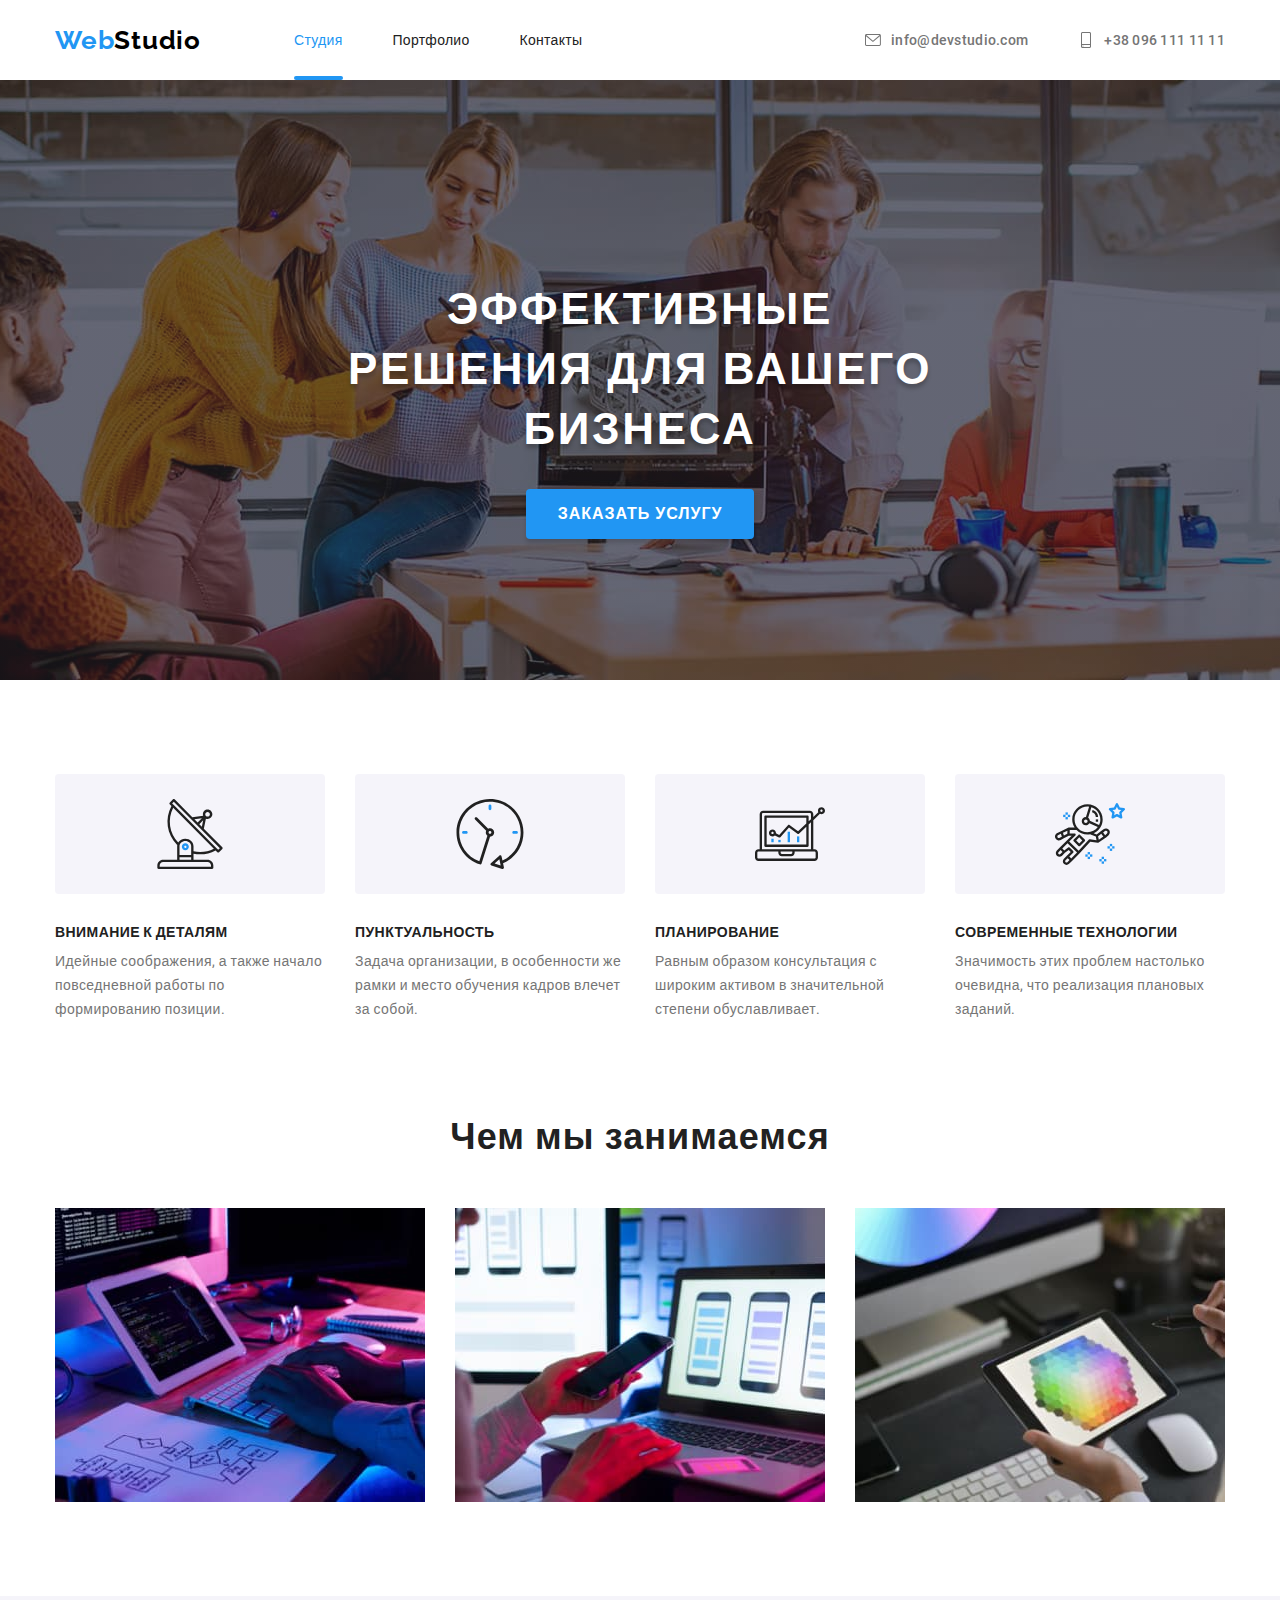
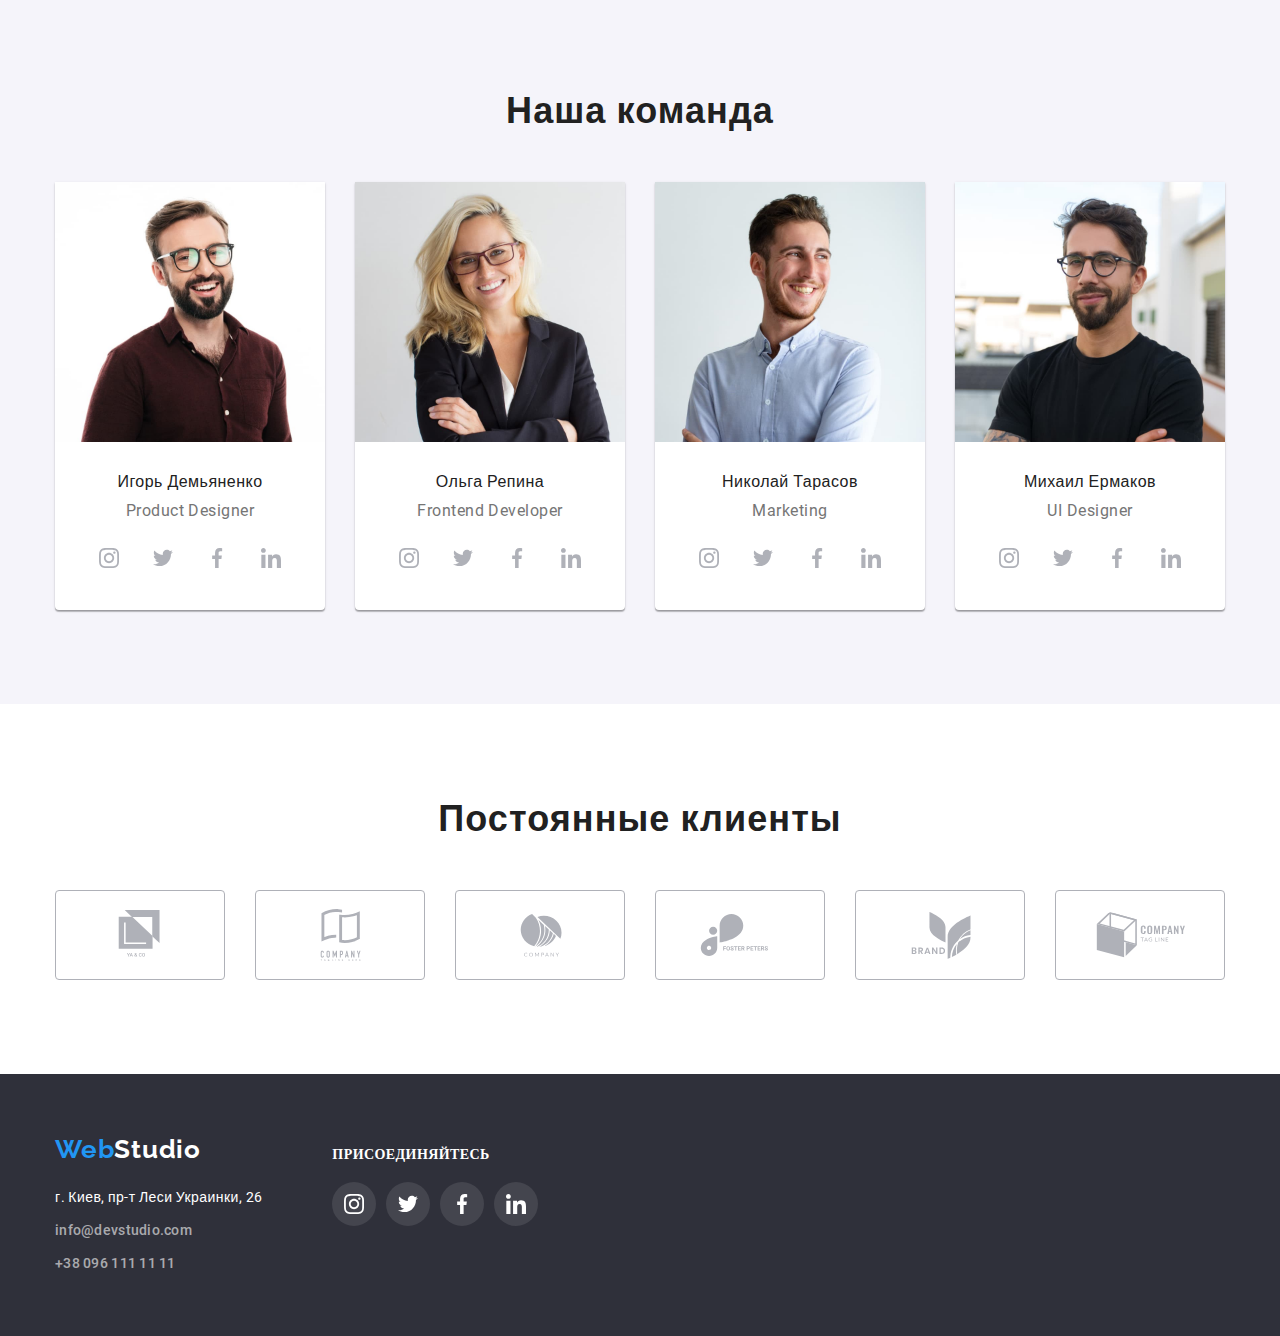
==== index.html @ 5d1e4ab5 "Подчеркивание в меню" ====
<!DOCTYPE html>
<html lang="ru">
<head>
    <meta charset="UTF-8">
    <meta name="viewport" content="width=device-width, initial-scale=1.0">
    <title>Web Studio (Version 2.0)</title>
    <link href="https://fonts.googleapis.com/css2?family=Raleway:wght@700&family=Roboto:wght@400;500;700;900&display=swap" 
        rel="stylesheet">
    <link rel="stylesheet" 
        href="https://cdnjs.cloudflare.com/ajax/libs/modern-normalize/1.0.0/modern-normalize.min.css">
    <link rel="stylesheet" 
        href="./css/style.css">
</head>
<body>
    <!--header--> 
    <header>
        <nav class="container main-nav">
            <a href="./index.html" class="logo link">Web<span class="logo-black">Studio</span></a>

            <ul class="site-nav list">
                <li class="item">
                    <a href="./index.html" class="link curent">Студия</a>
                </li>
                <li class="item">
                    <a href="./portfolio.html" class="link">Портфолио</a>
                </li>
                <li class="item">
                    <a href="#footer" class="link">Контакты</a>
                </li>
            </ul>

            <address>
                <ul class="auth-nav list">
                    <li class="item">
                        <a href="mailto:info@devstudio.com" class="link contacts">
                            <svg class="header-icons-svg">
                                <use href="./images/icons/sprite.svg#envelope"></use>
                            </svg>info@devstudio.com
                        </a>
                    </li>
                    <li class="item">
                        <a href="tel:+380961111111" class="link contacts">
                            <svg class="header-icons-svg">
                                <use href="./images/icons/sprite.svg#smartphone"></use>
                            </svg>+38 096 111 11 11
                        </a>
                    </li>
                </ul>
            </address>
        </nav>
    </header>

    <!--hero-->
    <div class="bg-section">
        <section class="hero">
            <h1 class="hero-title">Эффективные решения для вашего бизнеса</h1>
            <button type="button" title="Заказать услугу" class="btn">Заказать услугу</button>
        </section>
    </div>

    <!--skills-->
    <section class="container section">
        <h2 class="visually-hidden">Навыки команды</h2>

        <ul class="list feature-list">
            <li class="item icon-group">
                <h3 class="title skills">Внимание к деталям</h3>
                <p class="list-title">Идейные соображения, а также начало повседневной работы по формированию позиции.</p>
            </li>
            <li class="item icon-clock">
                <h3 class="title skills">Пунктуальность</h3>
                <p class="list-title">Задача организации, в особенности же рамки и место обучения кадров влечет за собой.</p>
            </li>
            <li class="item icon-diagram">
                <h3 class="title skills">Планирование</h3>
                <p class="list-title">Равным образом консультация с широким активом в значительной степени обуславливает.</p>
            </li>
            <li class="item icon-astronaut">
                <h3 class="title skills">Современные технологии</h3>
                <p class="list-title">Значимость этих проблем настолько очевидна, что реализация плановых заданий.</p>
            </li>
        </ul>
    </section>

    <!--work-->
    <section class="container work-padding">
        <h2 class="section-title centered">Чем мы занимаемся</h2>

        <ul class="list feature-list">
            <li class="flex-work"><img src="./images/photo1.jpg" alt="Пример работы" width="370"></li>
            <li class="flex-work"><img src="./images/photo2.jpg" alt="Пример работы" width="370"></li>
            <li class="flex-work"><img src="./images/photo3.jpg" alt="Пример работы" width="370"></li>
        </ul>
    </section>

    <!--team-->
    <div class="bg-team">
    <section class="container section">
        <h2 class="section-title centered">Наша команда</h2>

        <ul class="list feature-list">
            <li class="flex-team">
                <img class="img-team" src="./images/photo4.jpg" alt="Игорь Демьяненко" width="270">
                <h3 class="team">Игорь Демьяненко</h3>
                <p class="skills-team">Product Designer</p>
                <ul class="list social-icons">
                    <li class="social-icons-item"><a class="social-icons-link" href="https://www.instagram.com" target="_blank" rel="noopener noreferer" aria-label="Instagram">
                    <svg class="social-icons-svg">
                        <use href="./images/icons/sprite.svg#instagram"></use>
                    </svg>
                    </a></li>
                    <li class="social-icons-item"><a class="social-icons-link" href="https://twitter.com" target="_blank" rel="noopener noreferer" aria-label="Twitter">
                    <svg class="social-icons-svg">
                        <use href="./images/icons/sprite.svg#twitter"></use>
                    </svg>   
                    </a></li>
                    <li class="social-icons-item"><a class="social-icons-link" href="https://www.facebook.com" target="_blank" rel="noopener noreferer" aria-label="Facebook">
                    <svg class="social-icons-svg">
                        <use href="./images/icons/sprite.svg#facebook"></use>
                    </svg>  
                    </a></li>
                    <li class="social-icons-item"><a class="social-icons-link" href="https://www.linkedin.com" target="_blank" rel="noopener noreferer" aria-label="Linkedin">
                    <svg class="social-icons-svg">
                        <use href="./images/icons/sprite.svg#linkedin"></use>
                    </svg>    
                    </a></li>
                </ul>
            </li>
            <li class="flex-team">
                <img class="img-team" src="./images/photo5.jpg" alt="Ольга Репина" width="270">
                <h3 class="team">Ольга Репина</h3>
                <p class="skills-team">Frontend Developer</p>
                <ul class="list social-icons">
                    <li class="social-icons-item"><a class="social-icons-link" href="https://www.instagram.com" target="_blank" rel="noopener noreferer" aria-label="Instagram">
                    <svg class="social-icons-svg">
                        <use href="./images/icons/sprite.svg#instagram"></use>
                    </svg>
                    </a></li>
                    <li class="social-icons-item"><a class="social-icons-link" href="https://twitter.com" target="_blank" rel="noopener noreferer" aria-label="Twitter">
                    <svg class="social-icons-svg">
                        <use href="./images/icons/sprite.svg#twitter"></use>
                    </svg>   
                    </a></li>
                    <li class="social-icons-item"><a class="social-icons-link" href="https://www.facebook.com" target="_blank" rel="noopener noreferer" aria-label="Facebook">
                    <svg class="social-icons-svg">
                        <use href="./images/icons/sprite.svg#facebook"></use>
                    </svg>  
                    </a></li>
                    <li class="social-icons-item"><a class="social-icons-link" href="https://www.linkedin.com" target="_blank" rel="noopener noreferer" aria-label="Linkedin">
                    <svg class="social-icons-svg">
                        <use href="./images/icons/sprite.svg#linkedin"></use>
                    </svg>    
                    </a></li>
                </ul>
            </li>
            <li class="flex-team">
                <img class="img-team" src="./images/photo6.jpg" alt="Николай Тарасов" width="270">
                <h3 class="team">Николай Тарасов</h3>
                <p class="skills-team">Marketing</p>
                <ul class="list social-icons">
                    <li class="social-icons-item"><a class="social-icons-link" href="https://www.instagram.com" target="_blank" rel="noopener noreferer" aria-label="Instagram">
                    <svg class="social-icons-svg">
                        <use href="./images/icons/sprite.svg#instagram"></use>
                    </svg>
                    </a></li>
                    <li class="social-icons-item"><a class="social-icons-link" href="https://twitter.com" target="_blank" rel="noopener noreferer" aria-label="Twitter">
                    <svg class="social-icons-svg">
                        <use href="./images/icons/sprite.svg#twitter"></use>
                    </svg>   
                    </a></li>
                    <li class="social-icons-item"><a class="social-icons-link" href="https://www.facebook.com" target="_blank" rel="noopener noreferer" aria-label="Facebook">
                    <svg class="social-icons-svg">
                        <use href="./images/icons/sprite.svg#facebook"></use>
                    </svg>  
                    </a></li>
                    <li class="social-icons-item"><a class="social-icons-link" href="https://www.linkedin.com" target="_blank" rel="noopener noreferer" aria-label="Linkedin">
                    <svg class="social-icons-svg">
                        <use href="./images/icons/sprite.svg#linkedin"></use>
                    </svg>    
                    </a></li>
                </ul>
            </li>
            <li class="flex-team">
                <img class="img-team" src="./images/photo7.jpg" alt="Михаил Ермаков" width="270">
                <h3 class="team">Михаил Ермаков</h3>
                <p class="skills-team">UI Designer</p>
                <ul class="list social-icons">
                    <li class="social-icons-item"><a class="social-icons-link" href="https://www.instagram.com" target="_blank" rel="noopener noreferer" aria-label="Instagram">
                    <svg class="social-icons-svg">
                        <use href="./images/icons/sprite.svg#instagram"></use>
                    </svg>
                    </a></li>
                    <li class="social-icons-item"><a class="social-icons-link" href="https://twitter.com" target="_blank" rel="noopener noreferer" aria-label="Twitter">
                    <svg class="social-icons-svg">
                        <use href="./images/icons/sprite.svg#twitter"></use>
                    </svg>   
                    </a></li>
                    <li class="social-icons-item"><a class="social-icons-link" href="https://www.facebook.com" target="_blank" rel="noopener noreferer" aria-label="Facebook">
                    <svg class="social-icons-svg">
                        <use href="./images/icons/sprite.svg#facebook"></use>
                    </svg>  
                    </a></li>
                    <li class="social-icons-item"><a class="social-icons-link" href="https://www.linkedin.com" target="_blank" rel="noopener noreferer" aria-label="Linkedin">
                    <svg class="social-icons-svg">
                        <use href="./images/icons/sprite.svg#linkedin"></use>
                    </svg>    
                    </a></li>
                </ul>
            </li>
        </ul>
    </section>
    </div>

    <!--clients-->
    <section class="container clients">
        <h2 class="section-title centered">Постоянные клиенты</h2>

        <ul class="list client-icons">
            <li class="client-icons-item">
                <a class="client-icons-link" href="" target="_blank" rel="noopener noreferer" aria-label="Client-1">
                    <svg class="client-icons-svg">
                        <use href="./images/icons/sprite.svg#Client-1"></use>
                    </svg>
                </a>
            </li>
            <li class="client-icons-item">
                <a class="client-icons-link" href="" target="_blank" rel="noopener noreferer" aria-label="Client-2">
                    <svg class="client-icons-svg">
                        <use href="./images/icons/sprite.svg#Client-2"></use>
                    </svg>
                </a>
            </li>
            <li class="client-icons-item">
                <a class="client-icons-link" href="" target="_blank" rel="noopener noreferer" aria-label="Client-3">
                    <svg class="client-icons-svg">
                        <use href="./images/icons/sprite.svg#Client-3"></use>
                    </svg>
                </a>
            </li>
            <li class="client-icons-item">
                <a class="client-icons-link" href="" target="_blank" rel="noopener noreferer" aria-label="Client-4">
                    <svg class="client-icons-svg">
                        <use href="./images/icons/sprite.svg#Client-4"></use>
                    </svg>
                </a>
            </li>
            <li class="client-icons-item">
                <a class="client-icons-link" href="" target="_blank" rel="noopener noreferer" aria-label="Client-5">
                    <svg class="client-icons-svg">
                        <use href="./images/icons/sprite.svg#Client-5"></use>
                    </svg>
                </a>
            </li>
            <li class="client-icons-item">
                <a class="client-icons-link" href="" target="_blank" rel="noopener noreferer" aria-label="Client-6">
                    <svg class="client-icons-svg">
                        <use href="./images/icons/sprite.svg#Client-6"></use>
                    </svg>
                </a>
            </li>
        </ul>

    </section>

    <!--footer-->
    <div class="bg-section">
        <footer id="footer" class="container footer-title">
            <div class="footer-div">
                <a href="./index.html" class="logo link">Web<span class="logo-white">Studio</span></a>
                <address>
                    <ul class="list footer-margin">
                        <li class="item">
                            <p class="footer-adr">г. Киев, пр-т Леси Украинки, 26</p>
                        </li>
                        <li class="item">
                            <a href="mailto:info@devstudio.com" class="link footer-cont">info@devstudio.com</a>
                        </li>
                        <li class="item">
                            <a href="tel:+380961111111" class="link footer-cont">+38 096 111 11 11</a>
                        </li>
                    </ul>
                </address>
            </div>
            <div class="footer-div">
                <p class="social-title">Присоединяйтесь</p>
                <ul class="list footer-icons">
                    <li class="footer-icons-item"><a class="footer-icons-link" href="https://www.instagram.com" target="_blank" rel="noopener noreferer" aria-label="Instagram">
                        <svg class="footer-icons-svg">
                            <use href="./images/icons/sprite.svg#instagram"></use>
                        </svg>
                    </a></li>
                    <li class="footer-icons-item"><a class="footer-icons-link" href="https://twitter.com" target="_blank" rel="noopener noreferer" aria-label="Twitter">
                        <svg class="footer-icons-svg">
                            <use href="./images/icons/sprite.svg#twitter"></use>
                        </svg> 
                    </a></li>
                    <li class="footer-icons-item"><a class="footer-icons-link" href="https://www.facebook.com" target="_blank" rel="noopener noreferer" aria-label="Facebook">
                        <svg class="footer-icons-svg">
                            <use href="./images/icons/sprite.svg#facebook"></use>
                        </svg>  
                    </a></li>
                    <li class="footer-icons-item"><a class="footer-icons-link" href="https://www.linkedin.com" target="_blank" rel="noopener noreferer" aria-label="Linkedin">
                        <svg class="footer-icons-svg">
                            <use href="./images/icons/sprite.svg#linkedin"></use>
                        </svg> 
                    </a></li>
                </ul>
            </div>
        </footer>
    </div>
</body>
</html>
---- css/style.css ----
@font-face {
    font-family: 'Raleway';
    font-style: normal;
    font-weight: 700;
    src: url('../fonts/raleway-v18-latin-700.eot');
    src: local(''),
         url('../fonts/raleway-v18-latin-700.eot?#iefix') format('embedded-opentype'),
         url('../fonts/raleway-v18-latin-700.woff2') format('woff2'),
         url('../fonts/raleway-v18-latin-700.woff') format('woff'),
         url('../fonts/raleway-v18-latin-700.ttf') format('truetype'),
         url('../fonts/raleway-v18-latin-700.svg#Raleway') format('svg');
}
@font-face {
    font-family: 'Roboto';
    font-style: normal;
    font-weight: 400;
    src: url('../fonts/roboto-v20-latin-regular.eot');
    src: local('Roboto'), local('Roboto-Regular'),
         url('../fonts/roboto-v20-latin-regular.eot?#iefix') format('embedded-opentype'),
         url('../fonts/roboto-v20-latin-regular.woff2') format('woff2'),
         url('../fonts/roboto-v20-latin-regular.woff') format('woff'),
         url('../fonts/roboto-v20-latin-regular.ttf') format('truetype'),
         url('../fonts/roboto-v20-latin-regular.svg#Roboto') format('svg');
}
@font-face {
    font-family: 'Roboto';
    font-style: normal;
    font-weight: 500;
    src: url('../fonts/roboto-v20-latin-500.eot');
    src: local('Roboto Medium'), local('Roboto-Medium'),
         url('../fonts/roboto-v20-latin-500.eot?#iefix') format('embedded-opentype'),
         url('../fonts/roboto-v20-latin-500.woff2') format('woff2'),
         url('../fonts/roboto-v20-latin-500.woff') format('woff'),
         url('../fonts/roboto-v20-latin-500.ttf') format('truetype'),
         url('../fonts/roboto-v20-latin-500.svg#Roboto') format('svg');
}
@font-face {
    font-family: 'Roboto';
    font-style: normal;
    font-weight: 700;
    src: url('../fonts/roboto-v20-latin-700.eot');
    src: local('Roboto Bold'), local('Roboto-Bold'),
         url('../fonts/roboto-v20-latin-700.eot?#iefix') format('embedded-opentype'),
         url('../fonts/roboto-v20-latin-700.woff2') format('woff2'),
         url('../fonts/roboto-v20-latin-700.woff') format('woff'),
         url('../fonts/roboto-v20-latin-700.ttf') format('truetype'),
         url('../fonts/roboto-v20-latin-700.svg#Roboto') format('svg');
}
@font-face {
    font-family: 'Roboto';
    font-style: normal;
    font-weight: 900;
    src: url('../fonts/roboto-v20-latin-900.eot');
    src: local('Roboto Black'), local('Roboto-Black'),
         url('../fonts/roboto-v20-latin-900.eot?#iefix') format('embedded-opentype'),
         url('../fonts/roboto-v20-latin-900.woff2') format('woff2'),
         url('../fonts/roboto-v20-latin-900.woff') format('woff'),
         url('../fonts/roboto-v20-latin-900.ttf') format('truetype'),
         url('../fonts/roboto-v20-latin-900.svg#Roboto') format('svg');
}

:root {
    --main-text-cl: #757575;
    --accent-cl: #2196f3;
    --title-cl: #212121;
    --white-cl: #ffffff;
    --black-cl: #000000;
    --darkblue-bg: #2f303a;
    --grey-bg: #f5f4fa;
    --icon-cl: #afb1b8;
}

html {
    box-sizing: border-box;
}

*,
*::before,
*::after {
    box-sizing: inherit;
}

body {
    font-family: "Roboto", sans-serif;
    font-weight: 400;
    font-size: 14px;
    line-height: 1.71;
    letter-spacing: 0.03em;
    color: var(--main-text-cl);
    margin: 0px;
}

button:hover,
button:focus {
    background-color: var(--accent-cl);
    color: var(--white-cl);
}

.container {
    width: 1200px;
    margin-left: auto;
    margin-right: auto;
    padding-left: 15px;
    padding-right: 15px;
}

.list {
    list-style: none;
    padding: 0px;
    margin: 0px;
}

.feature-list {
    display: flex;
    flex-wrap: wrap;
}

img {
    display: block;
    width: 100%;
    height: auto;
}





/*header*/
.main-nav {
    display: flex;
    align-items: center;
}

.link {
    color: inherit;
    text-decoration: none;
    font-weight: 500;
    font-size: 14px;
    line-height: 1.143;
    letter-spacing: 0.02em;
    color: var(--title-cl);
}
.link:hover,
.link:focus {
    color: var(--accent-cl);
}
.link:hover .header-icons-svg,
.link:focus .header-icons-svg {
    fill: var(--accent-cl);
}

.curent {
    color: var(--accent-cl);
    position: relative;
}

.curent::after {
    content: "";
    display: block;
    width: 48px;
    height: 4px;
    background-color: var(--accent-cl);
    border-radius: 2px;
    position: absolute;
    margin: 0;
    bottom: 0;
    left: 0;
    width: 100%;
}

.header {
    border-bottom: 1px solid var(--grey-bg)
}

.site-nav {
    display: flex;
    margin-left: 93px;
}

.site-nav .link {
    display: block;
    padding-top: 32px;
    padding-bottom: 32px;
}

.site-nav .item:not(:last-child) {
    margin-right: 50px;
}

.auth-nav {
    display: flex;
}

.auth-nav .item:not(:last-child) {
    margin-right: 50px;
}

.item .header-icons:nth-child(1) {
    width: 16px;
    height: 12px;
}

.header-icons {
    margin-right: 10px;
}

.header-icons-svg {
    width: 16px;
    height: 16px;
    fill: var(--main-text-cl);
    margin-right: 10px;
}





/*logo*/
.logo {
    font-family: "Raleway", sans-serif;
    font-weight: 700;
    font-size: 26px;
    line-height: 31px;
    letter-spacing: 0.03em;
    color: var(--accent-cl)
}
.logo-black {
    color: var(--black-cl);
}
.logo-white {
    color: var(--white-cl);
}
.bg-section {
    background-color: var(--darkblue-bg);
}
.bg-team {
    background-color: var(--grey-bg);
}

address {
    font-style: normal;
    margin-left: auto;
}

.contacts {
    font-weight: 500;
    font-size: 14px;
    line-height: 1.143;
    letter-spacing: 0.02em;
    color: var(--main-text-cl);
    display: flex;
    align-items: center;
}





/*hero*/
.hero-title {
    font-family: "Roboto", sans-serif;
    font-weight: 900;
    font-size: 44px;
    line-height: 1.36;
    letter-spacing: 0.06em;
    text-transform: uppercase;
    color: var(--white-cl);
    max-width: 630px;
    margin-top: 0px;
    margin-right: auto;
    margin-left: auto;
    margin-bottom: 30px;
    text-shadow: 0px 4px 4px rgba(0, 0, 0, 0.25);
}

.btn {
    font-family: inherit;
    font-weight: 700;
    font-size: 16px;
    line-height: 1.875;
    text-transform: uppercase;
    letter-spacing: 0.06em;
    color: var(--white-cl);
    background-color: var(--accent-cl);
    box-shadow: 0px 4px 4px rgba(0, 0, 0, 0.15);
    min-width: 200px;
    border-radius: 4px;
    padding: 10px 32px;
    display: inline-block;
    border: 0px solid var(--accent-cl);
    text-align: center;
    font-style: normal;
    cursor: pointer;
}

.hero {
    text-align: center;
    padding-top: 200px;
    padding-bottom: 200px;
    max-width: 1600px;
    height: 600px;
    margin-left: auto;
    margin-right: auto;
    background-image: linear-gradient(
        to right, rgba(47, 48, 58, 0.4), rgba(47, 48, 58, 0.4)), 
        url('../images/Img.jpg');
    background-repeat: no-repeat;
    background-position: center;
    background-size: cover;
}





/*skills*/
.visually-hidden {
   position: absolute !important;
   clip: rect(1px 1px 1px 1px);
   clip: rect(1px, 1px, 1px, 1px);
   padding: 0 !important;
   border: 0 !important;
   height: 1px !important;
   width: 1px !important;
   overflow: hidden;
 }

.feature-list .item {
    width: 270px;
    margin-right: 30px;
    margin-bottom: 30px;
}

.feature-list .item:nth-child(4) {
    margin-right: 0px;
}

.feature-list .item:nth-last-child(-n + 4) {
    margin-bottom: 0px;
}

.title {
    font-family: "Roboto", sans-serif;
    font-weight: 700;
    letter-spacing: 0.03em;
    color: var(--title-cl);
    margin-top: 0px;
    margin-bottom: 10px;
}

.skills {
    font-size: 14px;
    line-height: 1.143;
    text-transform: uppercase;
}

.list-title {
    margin-top: 0px;
    margin-bottom: 0px;
}

.section-title {
    font-family: "Roboto", sans-serif;
    font-weight: 700;
    font-size: 36px;
    line-height: 1.167;
    letter-spacing: 0.03em;
    color: var(--title-cl);
    margin-top: 0px;
    margin-bottom: 50px;
}

.section {
    padding-top: 94px;
    padding-bottom: 94px;
}

.section-title.centered {
    text-align: center;
}

.feature-list .item:nth-child(4n + 4) {
    margin-right: 0px;
}

.feature-list .item::before {
    content: '';
    height: 120px;
    display: block;
    background-size: auto;
    background-repeat: no-repeat;
    background-position: center;
    background-color: var(--grey-bg);
    margin-bottom: 30px;
    border-radius: 4px;
}

.icon-group::before {
    background-image: url('../images/icons/group.svg');
}
.icon-clock::before {
    background-image: url('../images/icons/clock.svg');
}
.icon-diagram::before {
    background-image: url('../images/icons/diagram.svg');
}
.icon-astronaut::before {
    background-image: url('../images/icons/astronaut.svg');
}





/*work*/
.flex-work {
    width: 370px;
    margin-right: 30px;
    margin-bottom: 30px;
}

.flex-work:nth-child(3n) {
    margin-right: 0px;
}

.flex-work:nth-last-child(-n + 3) {
    margin-bottom: 0px;
}

.work-padding {
    padding-bottom: 94px;
}





/*team*/
.team {
    font-weight: 500;
    font-size: 16px;
    line-height: 1.187;
    letter-spacing: 0.03em;
    color: var(--title-cl);
    margin-top: 0px;
    margin-bottom: 10px;
    text-align: center;
}

.skills-team {
    font-weight: 400;
    font-size: 16px;
    line-height: 1.187;
    letter-spacing: 0.03em;
    color: var(--main-text-cl);
    text-align: center;
    margin-top: 0px;
    margin-bottom: 16px;
}

.img-team {
    margin-top: 0px;
    margin-bottom: 30px;
}

.flex-team {
    width: 270px;
    margin-right: 30px;
    margin-bottom: 30px;
    box-shadow: 0px 1px 3px rgba(0, 0, 0, 0.12),
     0px 1px 1px rgba(0, 0, 0, 0.14),
      0px 2px 1px rgba(0, 0, 0, 0.2);
    border-radius: 0px 0px 4px 4px;
    background-color: var(--white-cl);
}

.flex-team:nth-child(4n + 4) {
    margin-right: 0px;
}

.flex-team:nth-last-child(-n + 4) {
    margin-bottom: 0px;
}

.social-icons {
    display: flex;
    justify-content: center;
    margin-bottom: 30px;
}
.social-icons-svg {
    width: 20px;
    height: 20px;
    fill: var(--icon-cl)
}
.social-icons-item:not(:last-child) {
    margin-right: 10px;
}
.social-icons-link {
    display: flex;
    justify-content: center;
    align-items: center;
    width: 44px;
    height: 44px;
    background-color: var(--white-cl);
    border-radius: 50%;
}
.social-icons-link:hover .social-icons-svg,
.social-icons-link:focus .social-icons-svg {
    fill: var(--white-cl);
}

.social-icons-link:hover,
.social-icons-link:focus {
    background-color: var(--accent-cl);
}





/*clients*/
.clients {
    padding-top: 94px;
    padding-bottom: 94px;
}
.client-icons-svg {
    width: 170px;
    height: 90px;
    fill: var(--icon-cl);
}
.client-icons {
    display: flex;
}
.client-icons-item:not(:last-child) {
    margin-right: 30px;
}
.client-icons-link {
    display: flex;
    justify-content: center;
    align-items: center;
    width: 170px;
    height: 90px;
    background-color: var(--white-cl);
    border: 1px solid var(--icon-cl);
    border-radius: 4px;
}
.client-icons-link:hover .client-icons-svg,
.client-icons-link:focus .client-icons-svg {
    fill: var(--accent-cl);
}
.client-icons-link:hover,
.client-icons-link:focus {
    border-color: var(--accent-cl)
}





/*footer*/
.footer-adr {
    color: var(--white-cl);
    margin-top: 0px;
    margin-bottom: 0px;
}

.footer-cont {
    color: rgba(255, 255, 255, 0.6);
}

.footer-title {
    display: flex;
    padding-top: 60px;
    padding-bottom: 60px;
}

.footer-margin .item {
    margin-top: 0px;
    margin-bottom: 9px;
}

.footer-title .item:last-child {
    margin-bottom: 0px;
}

.footer-margin {
    margin-top: 20px;
}

.social-title {
    text-transform: uppercase;
    color: var(--white-cl);
    margin-top: 0px;
    margin-bottom: 20px;
}

.footer-icons {
    display: flex;
}

.footer-icons-item:not(:last-child) {
    margin-right: 10px;
}

.footer-icons-link {
    display: flex;
    justify-content: center;
    align-items: center;
    width: 44px;
    height: 44px;
    background-color: rgba(255, 255, 255, 0.1);
    border-radius: 50%;
}

.footer-icons-svg {
    width: 20px;
    height: 20px;
    fill: var(--white-cl)
}

.footer-icons-link:hover .footer-icons-svg,
.footer-icons-link:focus .footer-icons-svg {
    fill: var(--white-cl);
}

.footer-icons-link:hover,
.footer-icons-link:focus {
    background-color: var(--accent-cl);
}

.footer-div:not(:last-child) {
    margin-right: 70px;
}

.footer-div:last-child {
    margin-top: 12px;
    font-family: Roboto;
    font-style: normal;
    font-weight: bold;
    text-transform: uppercase;
    font-size: 14px;
    line-height: 1.142;
    letter-spacing: 0.03em;
}





/*main*/
    .portf-btn {
    font-weight: 500;
    font-size: 16px;
    line-height: 1.625;
    letter-spacing: 0.03em;
    color: var(--title-cl);
    background-color: var(--grey-bg);
    min-width: 73px;
    padding: 6px 22px;
    border-radius: 4px;
    border: 0px solid var(--accent-cl);
    display: inline-block;
    text-align: center;
    font-style: normal;
    cursor: pointer;
}

.portf-btn:hover,
.portf-btn:focus {
    box-shadow: 0px 3px 1px rgba(0, 0, 0, 0.1),
     0px 1px 2px rgba(0, 0, 0, 0.08),
      0px 2px 2px rgba(0, 0, 0, 0.12);
}

.main-button {
    justify-content: center;
    display: flex;
    align-items: center;
    margin-top: 0px;
    margin-bottom: 50px;
}

.main-button .item + .item {
    margin-left: 8px;
}

.flex-element {
    width: 370px;
    margin-right: 30px;
    margin-bottom: 30px;
    border: 1px solid var(--grey-bg);
    cursor: pointer;
}

.flex-element:hover,
.flex-element:focus {
    box-shadow: 0px 1px 1px rgba(0, 0, 0, 0.12),
     0px 4px 4px rgba(0, 0, 0, 0.06),
      1px 4px 6px rgba(0, 0, 0, 0.16);
}

.flex-element:nth-child(3n) {
    margin-right: 0px;
}

.flex-element:nth-last-child(-n + 3) {
    margin-bottom: 0px;
}

.img-main {
    margin-top: 0px;
    margin-bottom: 20px;
}

.examples {
    font-weight: 700;
    font-size: 18px;
    line-height: 2;
    letter-spacing: 0.06em;
    color: var(--title-cl);
    margin-top: 0px;
    margin-left: 24px;
    margin-bottom: 4px;
}

.text-examples {
    font-weight: 400;
    font-size: 16px;
    line-height: 1.875;
    letter-spacing: 0.03em;
    margin-top: 0px;
    margin-left: 24px;
    margin-bottom: 20px;
}
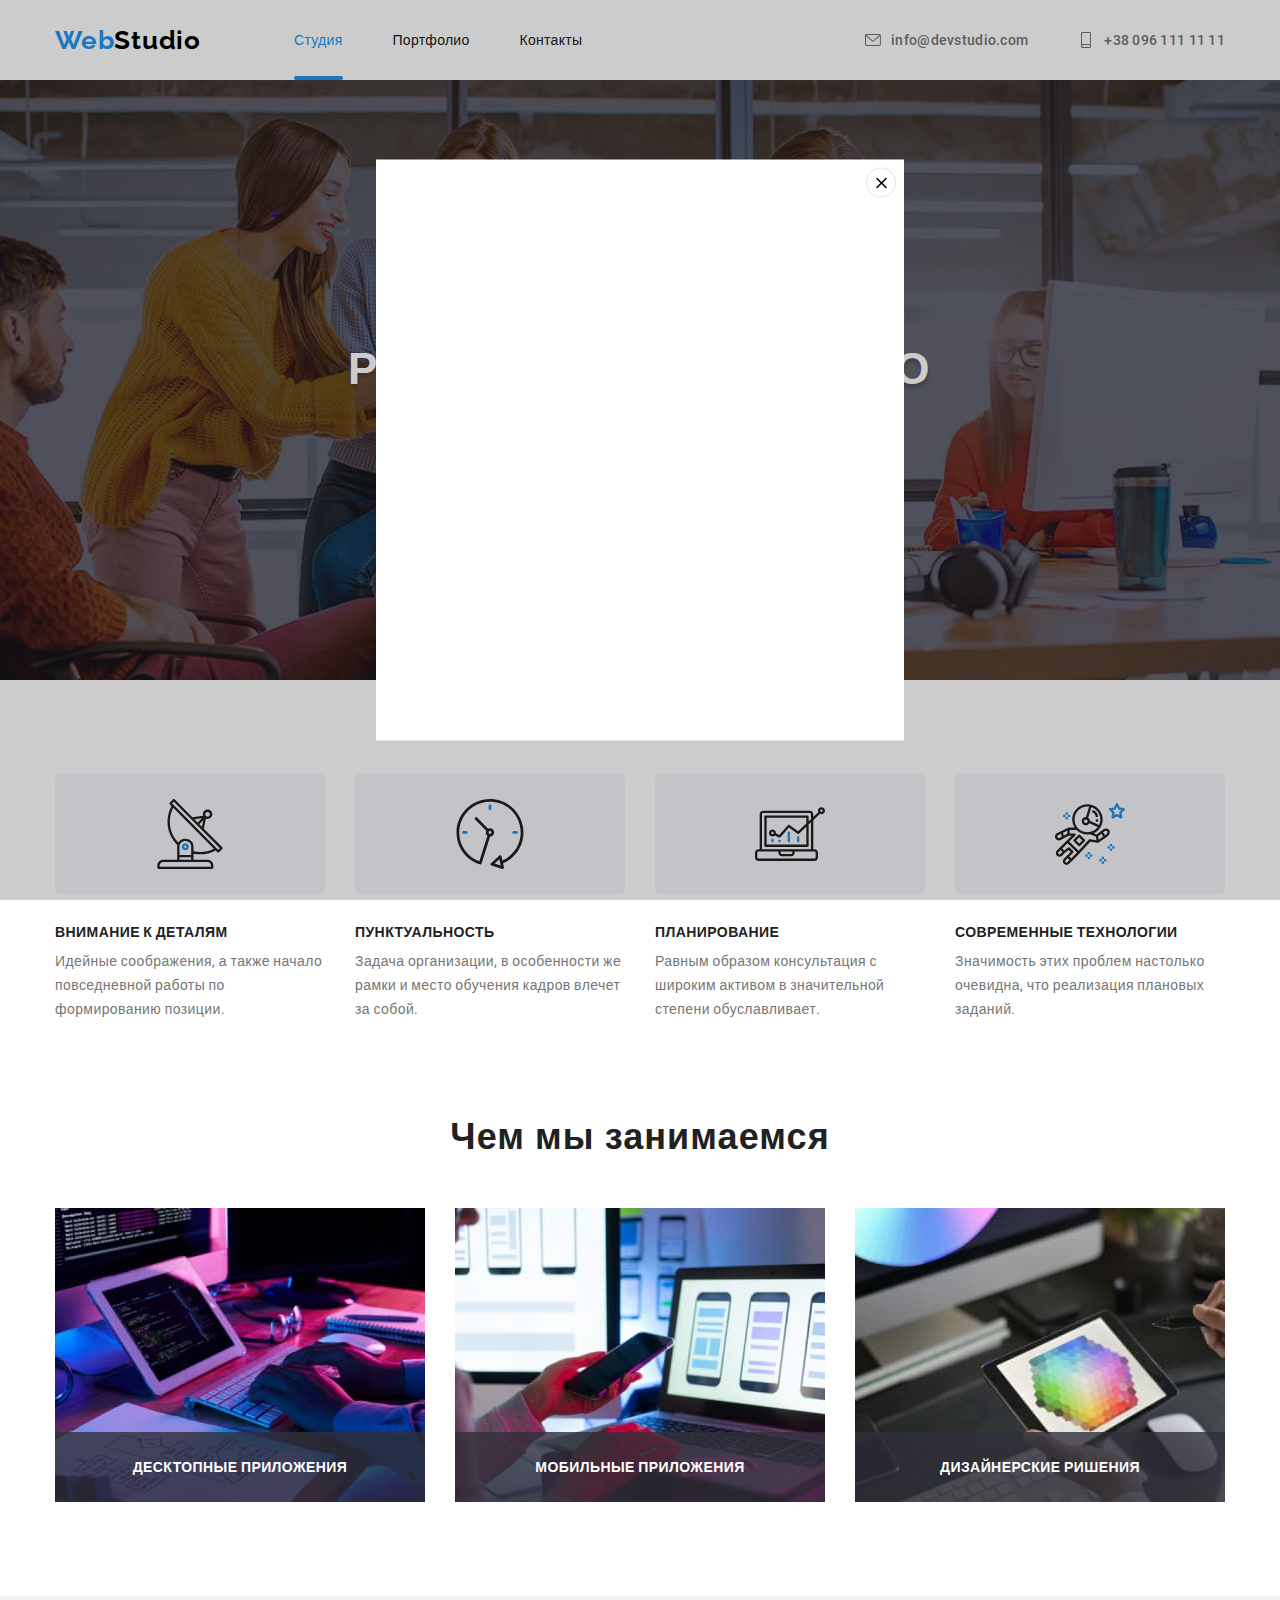
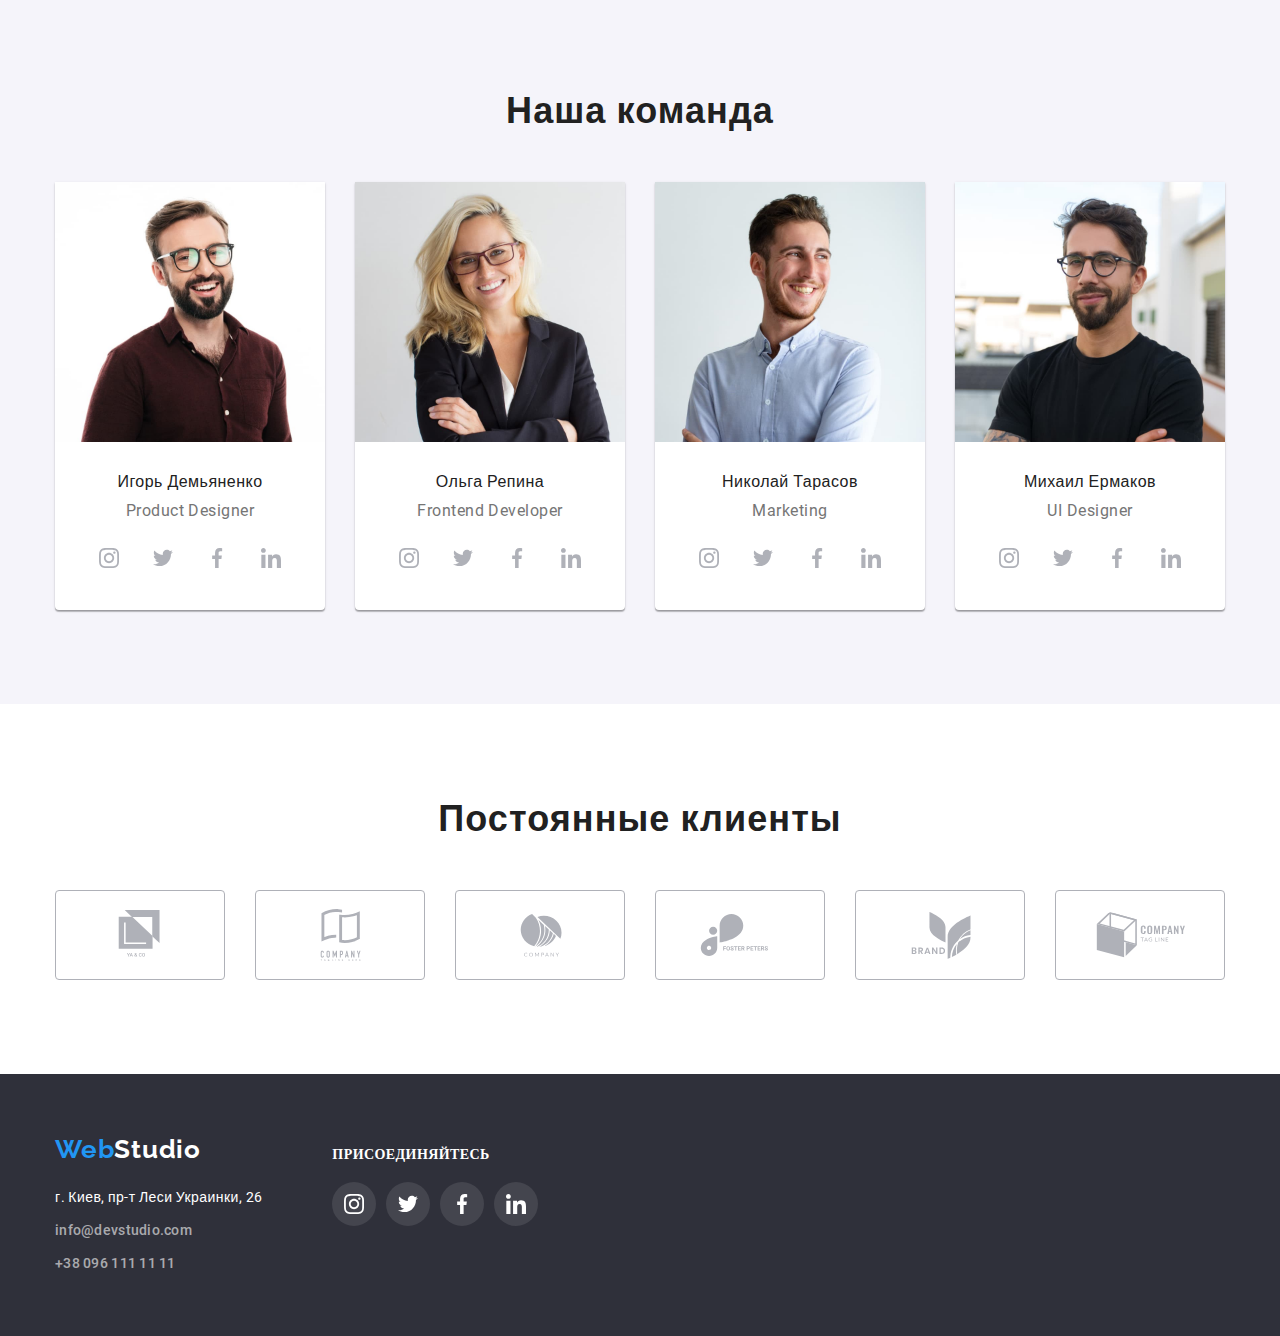
==== commit c69c4893: "Только профиль" ====
--- a/index.html
+++ b/index.html
@@ -54,7 +54,16 @@
     <div class="bg-section">
         <section class="hero">
             <h1 class="hero-title">Эффективные решения для вашего бизнеса</h1>
-            <button type="button" title="Заказать услугу" class="btn">Заказать услугу</button>
+            <button data-modal-open type="button" title="Заказать услугу" class="btn">Заказать услугу</button>
+            <div data-modal class="backdrop backdrop.is-hidden">
+                <div class="modal">
+                    <button class="btn-close " title="Закрыть" data-modal-close>
+                        <svg class="close-icons-svg">
+                            <use href="./images/icons/close.svg#close"></use>
+                        </svg>
+                    </button>
+                </div>
+            </div>
         </section>
     </div>
 
@@ -87,9 +96,18 @@
         <h2 class="section-title centered">Чем мы занимаемся</h2>
 
         <ul class="list feature-list">
-            <li class="flex-work"><img src="./images/photo1.jpg" alt="Пример работы" width="370"></li>
-            <li class="flex-work"><img src="./images/photo2.jpg" alt="Пример работы" width="370"></li>
-            <li class="flex-work"><img src="./images/photo3.jpg" alt="Пример работы" width="370"></li>
+            <li class="flex-work title-work">
+                <img src="./images/photo1.jpg" alt="Пример работы" width="370">
+                <p>Десктопные приложения</p>
+            </li>
+            <li class="flex-work title-work">
+                <img src="./images/photo2.jpg" alt="Пример работы" width="370">
+                <p>Мобильные приложения</p>
+            </li>
+            <li class="flex-work title-work">
+                <img src="./images/photo3.jpg" alt="Пример работы" width="370">
+                <p>Дизайнерские ришения</p>
+            </li>
         </ul>
     </section>
 
@@ -308,5 +326,6 @@
             </div>
         </footer>
     </div>
+    <script src="./js/modal.js"></script>
 </body>
 </html>--- a/css/style.css
+++ b/css/style.css
@@ -282,7 +282,6 @@
     letter-spacing: 0.06em;
     color: var(--white-cl);
     background-color: var(--accent-cl);
-    box-shadow: 0px 4px 4px rgba(0, 0, 0, 0.15);
     min-width: 200px;
     border-radius: 4px;
     padding: 10px 32px;
@@ -291,6 +290,11 @@
     text-align: center;
     font-style: normal;
     cursor: pointer;
+}
+
+.btn:hover,
+.btn:focus {
+    box-shadow: 0px 4px 4px rgba(0, 0, 0, 0.15);
 }
 
 .hero {
@@ -309,6 +313,64 @@
     background-size: cover;
 }
 
+.backdrop {
+    position: fixed;
+    top: 0;
+    left: 0;
+    width: 100%;
+    height: 100%;
+    background: rgba(0, 0, 0, 0.2);
+    z-index: 3;
+}
+
+.backdrop.is-hidden {
+    opacity: 0;
+    pointer-events: none;
+}
+
+.modal {
+    width: 528px;
+    height: 581px;
+    background-color: var(--white-cl);
+    position: absolute;
+    top: 50%;
+    left: 50%;
+    transform: translate(-50%, -50%);
+}
+
+.btn-close {
+    width: 30px;
+    height: 30px;
+    display: flex;
+    justify-content: center;
+    align-items: center;
+    background-color: var(--white-cl);
+    border-radius: 50%;
+    border: 1px solid rgba(0, 0, 0, 0.1);
+}
+
+.close-icons-svg {
+    width: 11px;
+    height: 11px;
+    fill: var(--black-cl);
+}
+
+.modal .btn-close {
+    margin-left: auto;
+    margin-right: 8px;
+    margin-top: 8px;
+}
+
+.btn-close:hover,
+.btn-close:focus {
+    background-color: var(--accent-cl);
+}
+
+.btn-close:hover .close-icons-svg,
+.btn-close:focus .close-icons-svg {
+    fill: var(--white-cl);
+}
+
 
 
 
@@ -431,6 +493,40 @@
     padding-bottom: 94px;
 }
 
+.title-work {
+    position: relative;
+}
+
+.title-work::after {
+    content: "";
+    position: absolute;
+    background-color: rgba(47, 48, 58, 0.8);
+    left: 0;
+    bottom: 0;
+    width: 100%;
+    height: 70px;
+    z-index: 1;
+}
+
+.title-work p {
+    font-family: "Roboto", sans-serif;
+    font-weight: 700;
+    font-size: 14px;
+    line-height: 1.143;
+    letter-spacing: 0.03em;
+    color: var(--white-cl);
+    text-transform: uppercase;
+    position: absolute;
+    left: 0;
+    bottom: 0;
+    width: 100%;
+    padding-top: 27px;
+    padding-bottom: 27px;
+    margin: 0;
+    text-align: center;
+    z-index: 2;
+}
+
 
 
 
@@ -634,7 +730,7 @@
 
 .footer-div:last-child {
     margin-top: 12px;
-    font-family: Roboto;
+    font-family: "Roboto";
     font-style: normal;
     font-weight: bold;
     text-transform: uppercase;
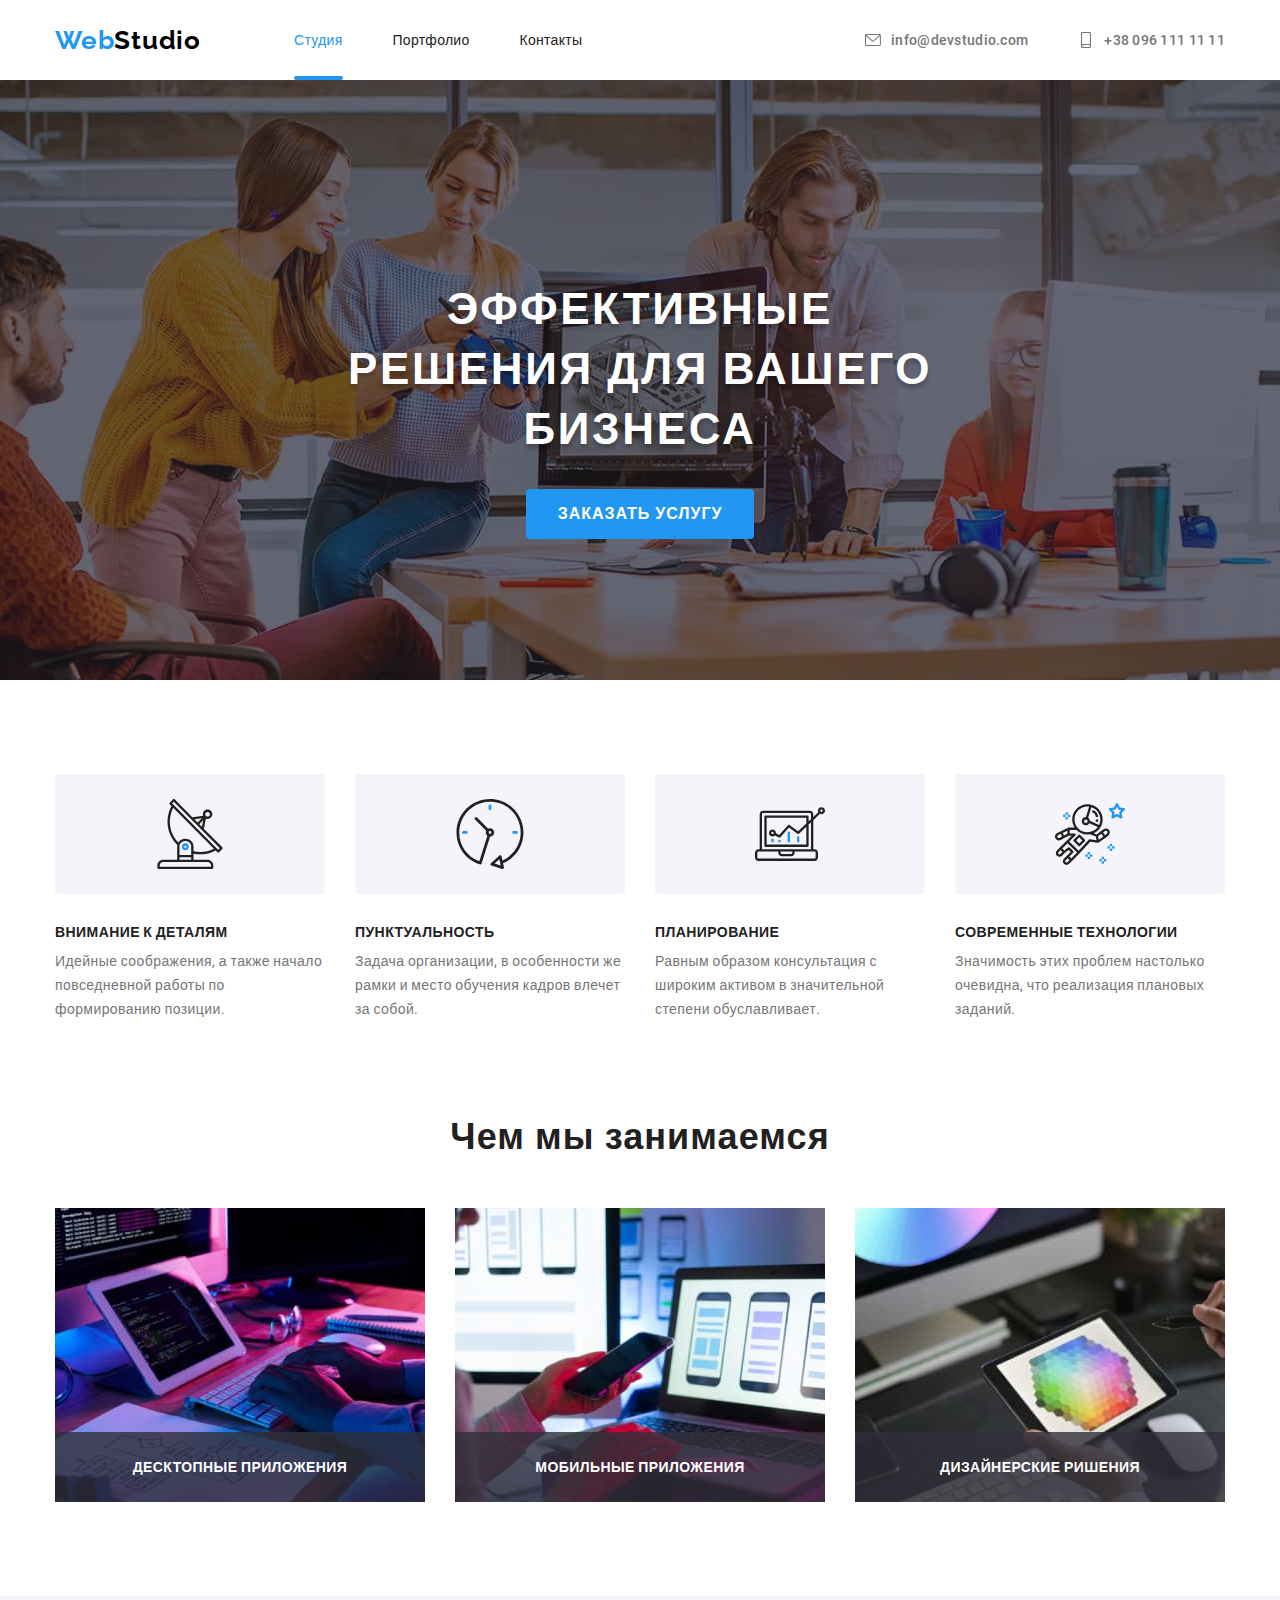
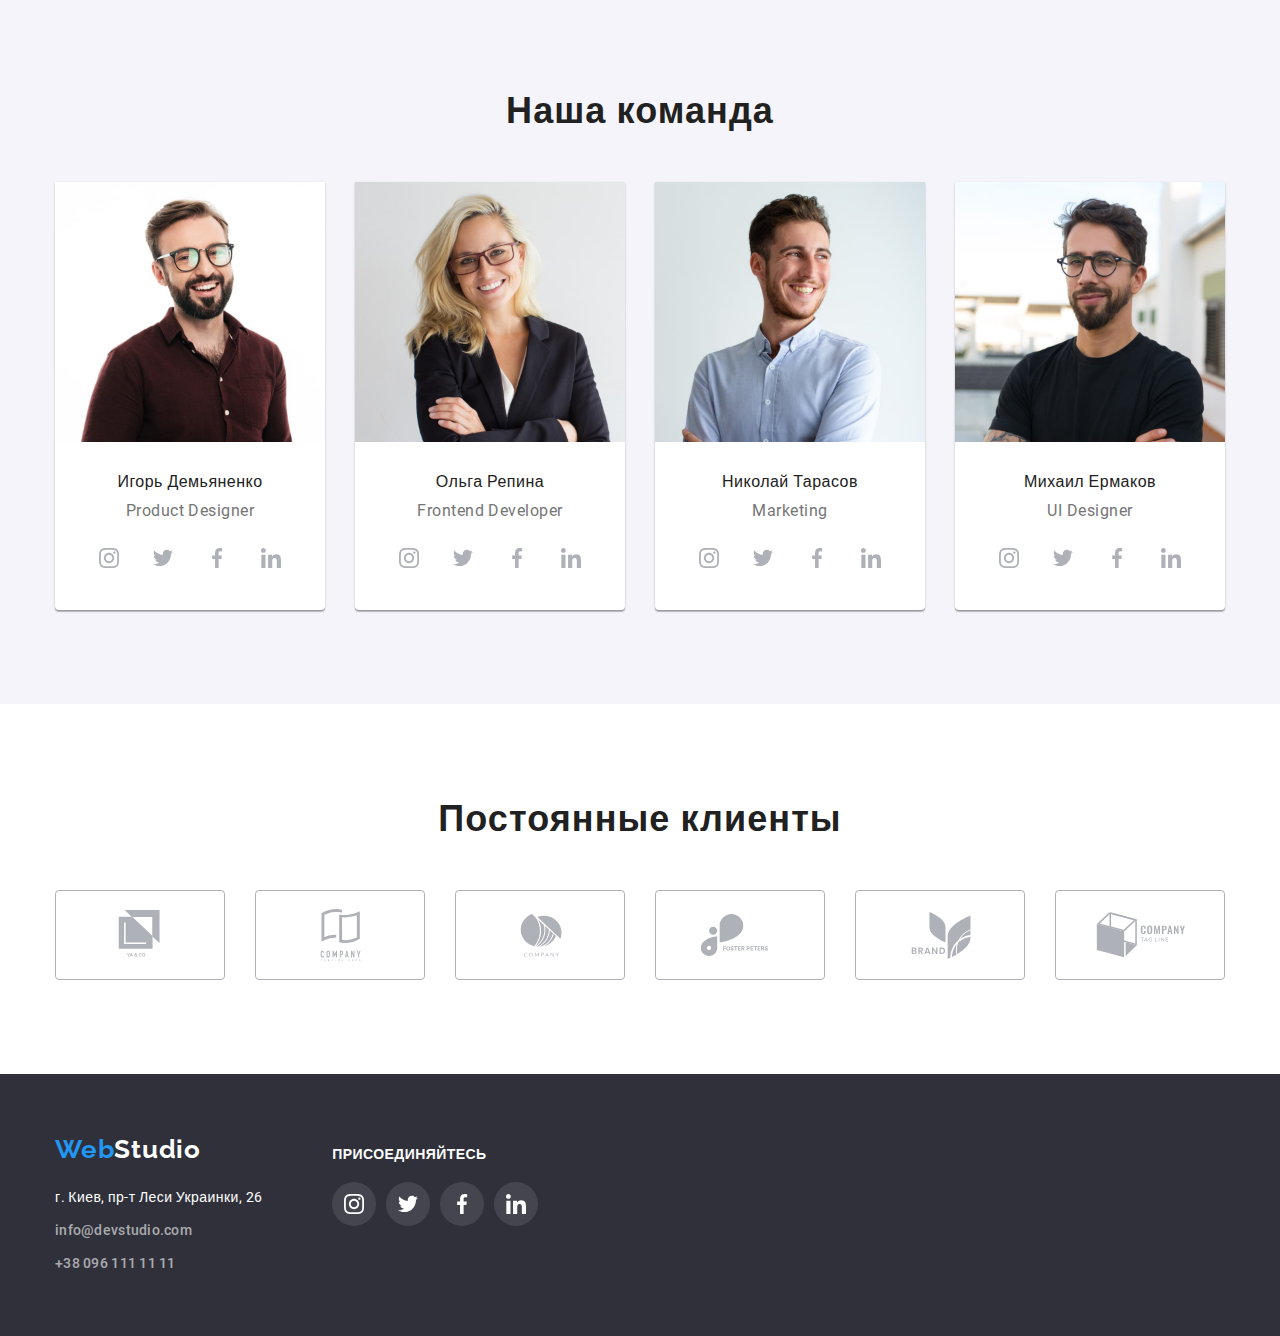
==== commit d31621ca: "Normal Dz 5" ====
--- a/index.html
+++ b/index.html
@@ -55,7 +55,7 @@
         <section class="hero">
             <h1 class="hero-title">Эффективные решения для вашего бизнеса</h1>
             <button data-modal-open type="button" title="Заказать услугу" class="btn">Заказать услугу</button>
-            <div data-modal class="backdrop backdrop.is-hidden">
+            <div data-modal class="backdrop is-hidden">
                 <div class="modal">
                     <button class="btn-close " title="Закрыть" data-modal-close>
                         <svg class="close-icons-svg">
--- a/css/style.css
+++ b/css/style.css
@@ -730,7 +730,7 @@
 
 .footer-div:last-child {
     margin-top: 12px;
-    font-family: "Roboto";
+    font-family: "Roboto", sans-serif;
     font-style: normal;
     font-weight: bold;
     text-transform: uppercase;
@@ -784,15 +784,18 @@
     width: 370px;
     margin-right: 30px;
     margin-bottom: 30px;
+    cursor: pointer;
+}
+
+.border {
     border: 1px solid var(--grey-bg);
-    cursor: pointer;
 }
 
 .flex-element:hover,
 .flex-element:focus {
     box-shadow: 0px 1px 1px rgba(0, 0, 0, 0.12),
-     0px 4px 4px rgba(0, 0, 0, 0.06),
-      1px 4px 6px rgba(0, 0, 0, 0.16);
+    0px 4px 4px rgba(0, 0, 0, 0.06),
+    1px 4px 6px rgba(0, 0, 0, 0.16);
 }
 
 .flex-element:nth-child(3n) {
@@ -805,7 +808,6 @@
 
 .img-main {
     margin-top: 0px;
-    margin-bottom: 20px;
 }
 
 .examples {
@@ -814,7 +816,7 @@
     line-height: 2;
     letter-spacing: 0.06em;
     color: var(--title-cl);
-    margin-top: 0px;
+    margin-top: 20px;
     margin-left: 24px;
     margin-bottom: 4px;
 }
@@ -829,4 +831,70 @@
     margin-bottom: 20px;
 }
 
-
+.figure {
+    position: relative;
+    display: block;
+    overflow: hidden;
+}
+
+.figure .overlay {
+    font-family: "Roboto", sans-serif;
+    font-weight: 400;
+    font-size: 18px;
+    line-height: 1.56;
+    letter-spacing: 0.03em;
+    color: var(--white-cl);
+    position: absolute;
+    top: 0;
+    left: 0;
+    transform: translate(-50%, -50%);
+    padding-top: 63px;
+    padding-left: 24px;
+    padding-right: 24px;
+    padding-bottom: 63px;
+    width: 100%;
+    margin: 0;
+    z-index: 2;
+    opacity: 0;
+    transform: translateY(100%);
+}
+
+.figure::before {
+    content: "";
+    position: absolute;
+    display: inline-block;
+    background-color: rgba(33, 150, 243, 0.9);
+    top: 0;
+    left: 0;
+    width: 100%;
+    height: 100%;
+    z-index: 1;
+    opacity: 0;
+    transform: translateY(100%);
+}
+
+.figure:hover::before,
+.figure:focus::before {
+    opacity: 1;
+}
+
+.figure .overlay:hover,
+.figure .overlay:focus {
+    opacity: 1;
+}
+
+
+.flex-element a {
+    color: inherit;
+    text-decoration: none;
+}
+
+a:hover .figure::before {
+    transform: translateY(0);
+    transition: transform 250ms cubic-bezier(0.4, 0, 0.2, 1);
+}
+
+a:hover .overlay {
+    transform: translateY(0);
+    transition: transform 250ms cubic-bezier(0.4, 0, 0.2, 1);
+}